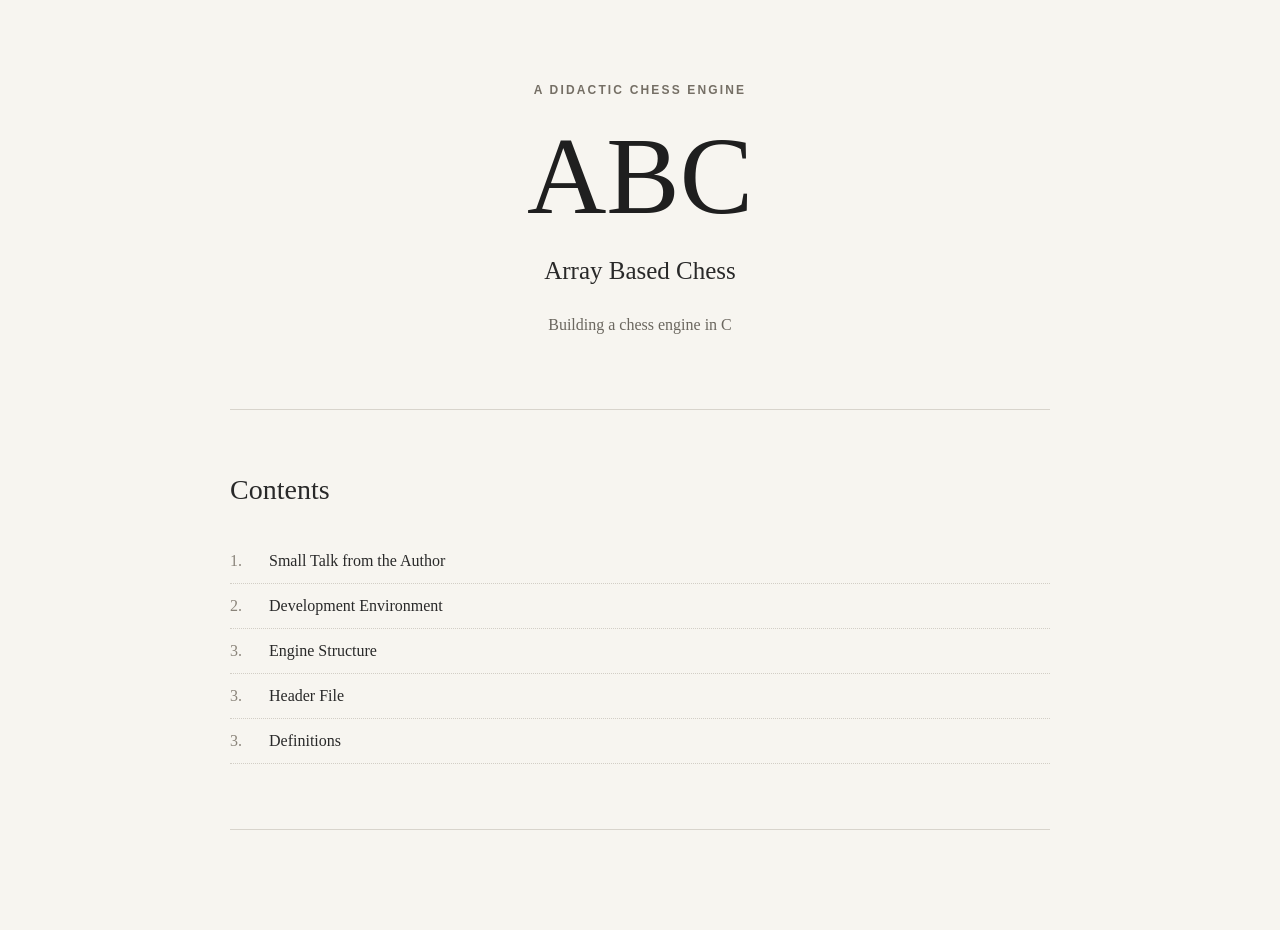
==== index.html @ 32f5e755 "writing book" ====
<!DOCTYPE html>
<html lang="en">
<head>
    <meta charset="UTF-8">
    <meta name="viewport" content="width=device-width, initial-scale=1.0">
    <title>ABC — Array Based Chess</title>
    <meta name="description" content="Building a chess engine from scratch for didactic purposes.">
    <link rel="stylesheet" href="style.css">
</head>
<body>
    <main class="book">
        <header class="book-header">
            <div class="book-kicker">A DIDACTIC CHESS ENGINE</div>
            <h1>ABC</h1>
            <p class="subtitle">Array Based Chess</p>
            <p class="description">Building a chess engine in C</p>
        </header>
        <section class="contents">
            <h2>Contents</h2>
            <ol>
                <li><a href="book/author.html"><span>1.</span>Small Talk from the Author</a></li>
                <li><a href="book/development-environment.html"><span>2.</span>Development Environment</a></li>
                <li><a href="book/engine-structure.html"><span>3.</span>Engine Structure</a></li>
                <li><a href="book/header-file.html"><span>3.</span>Header File</a></li>
                <li><a href="book/definitions.html"><span>3.</span>Definitions</a></li>
            </ol>
        </section>
    </main>
</body>
</html>
---- style.css ----
* {
    box-sizing: border-box;
}

html {
    scroll-behavior: smooth;
}

body {
    margin: 0;
    background: #f7f5f0;
    color: #292929;
    font-family: -apple-system, BlinkMacSystemFont, "Segoe UI", sans-serif;
    line-height: 1.75;
}

.book {
    width: min(100% - 48px, 820px);
    margin: 0 auto;
    padding: 80px 0 100px;
}

.book-header {
    text-align: center;
    padding: 0 0 70px;
    border-bottom: 1px solid #d8d4cc;
}

.book-kicker {
    margin-bottom: 20px;
    color: #756f65;
    font-size: 12px;
    font-weight: 600;
    letter-spacing: 0.18em;
}

.book-header h1 {
    margin: 0;
    color: #1f1f1f;
    font-family: Georgia, "Times New Roman", serif;
    font-size: clamp(64px, 12vw, 110px);
    font-weight: 400;
    line-height: 1;
}

.subtitle {
    margin: 18px 0 0;
    font-family: Georgia, "Times New Roman", serif;
    font-size: 25px;
}

.description {
    max-width: 560px;
    margin: 18px auto 0;
    color: #6b675f;
    font-family: Georgia, "Times New Roman", serif;
    font-size: 16px;
}

.contents {
    padding: 55px 0 65px;
    border-bottom: 1px solid #d8d4cc;
}

.contents h2,
.chapter h2 {
    margin: 0;
    font-family: Georgia, "Times New Roman", serif;
    font-weight: 400;
}

.contents h2 {
    margin-bottom: 25px;
    font-size: 28px;
}

.contents ol {
    margin: 0;
    padding: 0;
    list-style: none;
}

.contents li {
    margin: 0;
}

.contents a {
    display: flex;
    gap: 14px;
    padding: 8px 0;
    color: #292929;
    font-family: Georgia, "Times New Roman", serif;
    text-decoration: none;
    border-bottom: 1px dotted #d2cec6;
}

.contents a:hover {
    color: #756f65;
}

.contents a span {
    width: 25px;
    color: #8a847a;
}

.chapter {
    padding-top: 70px;
}

.chapter-label {
    margin-bottom: 12px;
    color: #756f65;
    font-size: 12px;
    font-weight: 600;
    letter-spacing: 0.12em;
    text-transform: uppercase;
}

.chapter h2 {
    margin-bottom: 35px;
    font-size: clamp(34px, 6vw, 48px);
    line-height: 1.2;
}

.chapter p {
    margin: 0 0 25px;
    font-family: Georgia, "Times New Roman", serif;
    font-size: 18px;
    font-variant-numeric: lining-nums tabular-nums;
}

.chapter .lead {
    font-size: 21px;
}

.note {
    margin: 40px 0;
    padding: 25px 30px;
    background: #efede8;
    border-left: 3px solid #9b958b;
}

.note-title {
    margin-bottom: 8px;
    font-family: Georgia, "Times New Roman", serif;
    font-size: 18px;
    font-weight: 700;
}

.note p {
    margin: 0;
}

pre {
    margin: 35px 0;
    padding: 25px;
    overflow-x: auto;
    background: #f1f0ed;
    color: #292929;
    border: 1px solid #ddd9d0;
    border-radius: 6px;
    font-family: "SFMono-Regular", Consolas, "Liberation Mono", Menlo, monospace;
    font-size: 14px;
    line-height: 1.65;
}

code {
    padding: 2px 5px;
    background: #e9e6df;
    border-radius: 3px;
    font-family: "SFMono-Regular", Consolas, "Liberation Mono", Menlo, monospace;
    font-size: 0.9em;
}

pre code {
    padding: 0;
    background: transparent;
}

@media (max-width: 600px) {
    .book {
        width: min(100% - 30px, 820px);
        padding: 50px 0 70px;
    }

    .book-header {
        padding-bottom: 50px;
    }

    .contents {
        padding: 40px 0 50px;
    }

    .chapter {
        padding-top: 50px;
    }

    .chapter p {
        font-size: 17px;
    }

    .chapter .lead {
        font-size: 19px;
    }

    .note {
        padding: 20px;
    }

    pre {
        margin: 25px -5px;
        padding: 18px;
        font-size: 12px;
    }
}
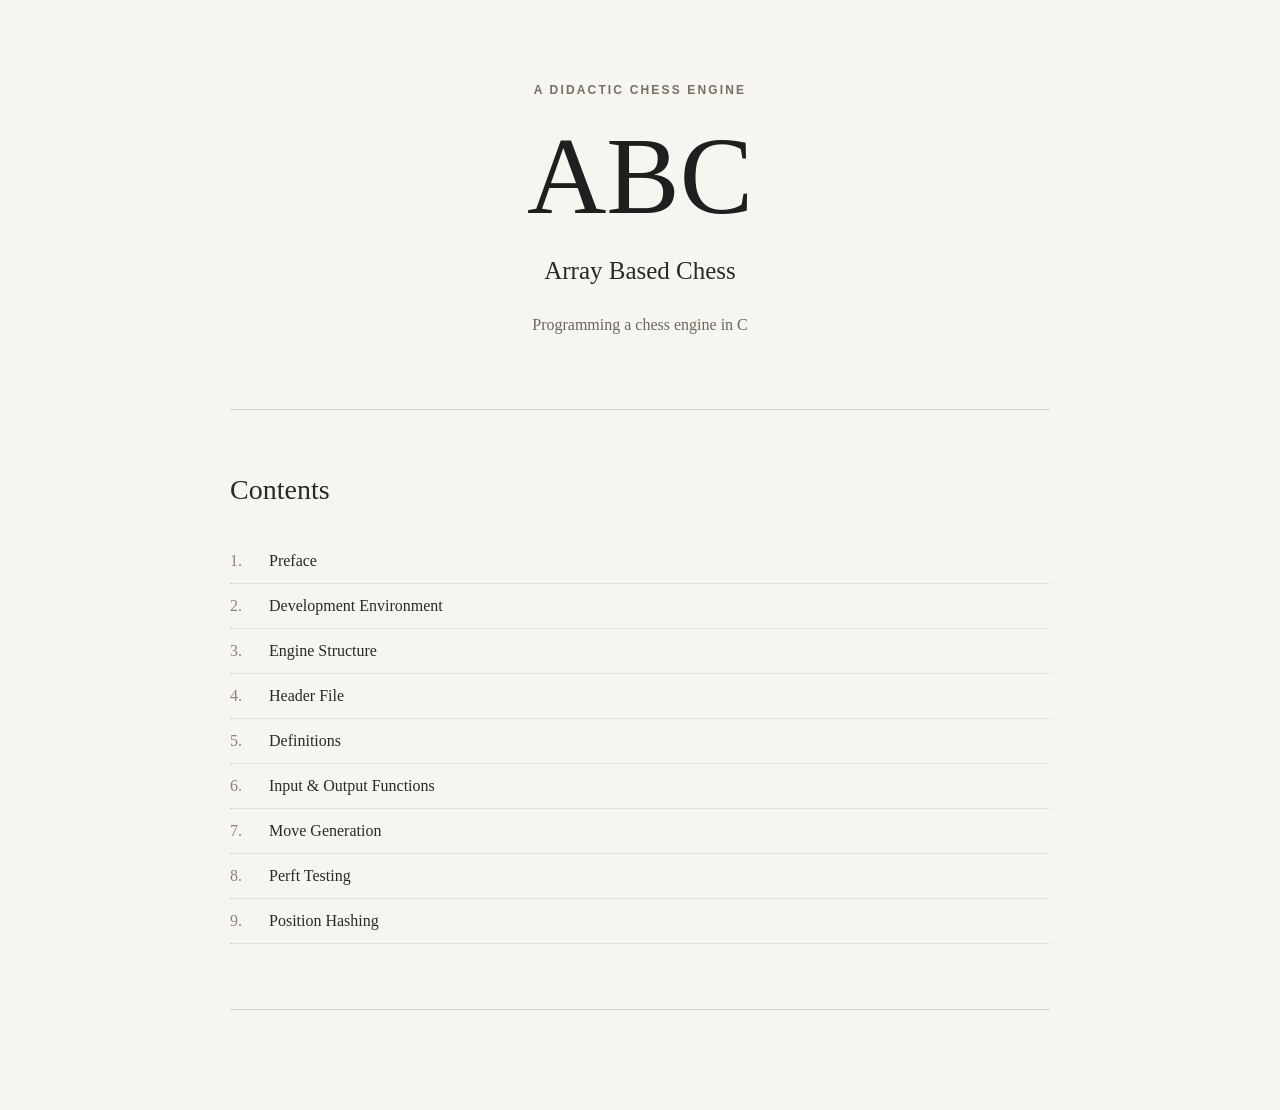
==== commit d84e3860: "added more chapters" ====
--- a/index.html
+++ b/index.html
@@ -5,7 +5,7 @@
     <meta name="viewport" content="width=device-width, initial-scale=1.0">
     <title>ABC — Array Based Chess</title>
     <meta name="description" content="Building a chess engine from scratch for didactic purposes.">
-    <link rel="stylesheet" href="style.css">
+    <link rel="stylesheet" href="book/style.css">
 </head>
 <body>
     <main class="book">
@@ -13,16 +13,20 @@
             <div class="book-kicker">A DIDACTIC CHESS ENGINE</div>
             <h1>ABC</h1>
             <p class="subtitle">Array Based Chess</p>
-            <p class="description">Building a chess engine in C</p>
+            <p class="description">Programming a chess engine in C</p>
         </header>
         <section class="contents">
             <h2>Contents</h2>
             <ol>
-                <li><a href="book/author.html"><span>1.</span>Small Talk from the Author</a></li>
+                <li><a href="book/preface.html"><span>1.</span>Preface</a></li>
                 <li><a href="book/development-environment.html"><span>2.</span>Development Environment</a></li>
                 <li><a href="book/engine-structure.html"><span>3.</span>Engine Structure</a></li>
-                <li><a href="book/header-file.html"><span>3.</span>Header File</a></li>
-                <li><a href="book/definitions.html"><span>3.</span>Definitions</a></li>
+                <li><a href="book/header-file.html"><span>4.</span>Header File</a></li>
+                <li><a href="book/definitions.html"><span>5.</span>Definitions</a></li>
+                <li><a href="book/io.html"><span>6.</span>Input & Output Functions</a></li>
+                <li><a href="book/movegen.html"><span>7.</span>Move Generation</a></li>
+                <li><a href="book/perft.html"><span>8.</span>Perft Testing</a></li>
+                <li><a href="book/hash.html"><span>9.</span>Position Hashing</a></li>
             </ol>
         </section>
     </main>
--- a/book/style.css
+++ b/book/style.css
@@ -0,0 +1,215 @@
+* {
+    box-sizing: border-box;
+}
+
+html {
+    scroll-behavior: smooth;
+}
+
+body {
+    margin: 0;
+    background: #f7f5f0;
+    color: #292929;
+    font-family: -apple-system, BlinkMacSystemFont, "Segoe UI", sans-serif;
+    line-height: 1.75;
+}
+
+.book {
+    width: min(100% - 48px, 820px);
+    margin: 0 auto;
+    padding: 80px 0 100px;
+}
+
+.book-header {
+    text-align: center;
+    padding: 0 0 70px;
+    border-bottom: 1px solid #d8d4cc;
+}
+
+.book-kicker {
+    margin-bottom: 20px;
+    color: #756f65;
+    font-size: 12px;
+    font-weight: 600;
+    letter-spacing: 0.18em;
+}
+
+.book-header h1 {
+    margin: 0;
+    color: #1f1f1f;
+    font-family: Georgia, "Times New Roman", serif;
+    font-size: clamp(64px, 12vw, 110px);
+    font-weight: 400;
+    line-height: 1;
+}
+
+.subtitle {
+    margin: 18px 0 0;
+    font-family: Georgia, "Times New Roman", serif;
+    font-size: 25px;
+}
+
+.description {
+    max-width: 560px;
+    margin: 18px auto 0;
+    color: #6b675f;
+    font-family: Georgia, "Times New Roman", serif;
+    font-size: 16px;
+}
+
+.contents {
+    padding: 55px 0 65px;
+    border-bottom: 1px solid #d8d4cc;
+}
+
+.contents h2,
+.chapter h2 {
+    margin: 0;
+    font-family: Georgia, "Times New Roman", serif;
+    font-weight: 400;
+}
+
+.contents h2 {
+    margin-bottom: 25px;
+    font-size: 28px;
+}
+
+.contents ol {
+    margin: 0;
+    padding: 0;
+    list-style: none;
+}
+
+.contents li {
+    margin: 0;
+}
+
+.contents a {
+    display: flex;
+    gap: 14px;
+    padding: 8px 0;
+    color: #292929;
+    font-family: Georgia, "Times New Roman", serif;
+    text-decoration: none;
+    border-bottom: 1px dotted #d2cec6;
+}
+
+.contents a:hover {
+    color: #756f65;
+}
+
+.contents a span {
+    width: 25px;
+    color: #8a847a;
+}
+
+.chapter {
+    padding-top: 70px;
+}
+
+.chapter-label {
+    margin-bottom: 12px;
+    color: #756f65;
+    font-size: 12px;
+    font-weight: 600;
+    letter-spacing: 0.12em;
+    text-transform: uppercase;
+}
+
+.chapter h2 {
+    margin-bottom: 35px;
+    font-size: clamp(34px, 6vw, 48px);
+    line-height: 1.2;
+}
+
+.chapter p {
+    margin: 0 0 25px;
+    font-family: Georgia, "Times New Roman", serif;
+    font-size: 18px;
+    font-variant-numeric: lining-nums tabular-nums;
+}
+
+.chapter .lead {
+    font-size: 21px;
+}
+
+.note {
+    margin: 40px 0;
+    padding: 25px 30px;
+    background: #efede8;
+    border-left: 3px solid #9b958b;
+}
+
+.note-title {
+    margin-bottom: 8px;
+    font-family: Georgia, "Times New Roman", serif;
+    font-size: 18px;
+    font-weight: 700;
+}
+
+.note p {
+    margin: 0;
+}
+
+pre {
+    margin: 35px 0;
+    padding: 25px;
+    overflow-x: auto;
+    background: #f1f0ed;
+    color: #292929;
+    border: 1px solid #ddd9d0;
+    border-radius: 6px;
+    font-family: "SFMono-Regular", Consolas, "Liberation Mono", Menlo, monospace;
+    font-size: 14px;
+    line-height: 1.65;
+}
+
+code {
+    padding: 2px 5px;
+    background: #e9e6df;
+    border-radius: 3px;
+    font-family: "SFMono-Regular", Consolas, "Liberation Mono", Menlo, monospace;
+    font-size: 0.9em;
+}
+
+pre code {
+    padding: 0;
+    background: transparent;
+}
+
+@media (max-width: 600px) {
+    .book {
+        width: min(100% - 30px, 820px);
+        padding: 50px 0 70px;
+    }
+
+    .book-header {
+        padding-bottom: 50px;
+    }
+
+    .contents {
+        padding: 40px 0 50px;
+    }
+
+    .chapter {
+        padding-top: 50px;
+    }
+
+    .chapter p {
+        font-size: 17px;
+    }
+
+    .chapter .lead {
+        font-size: 19px;
+    }
+
+    .note {
+        padding: 20px;
+    }
+
+    pre {
+        margin: 25px -5px;
+        padding: 18px;
+        font-size: 12px;
+    }
+}
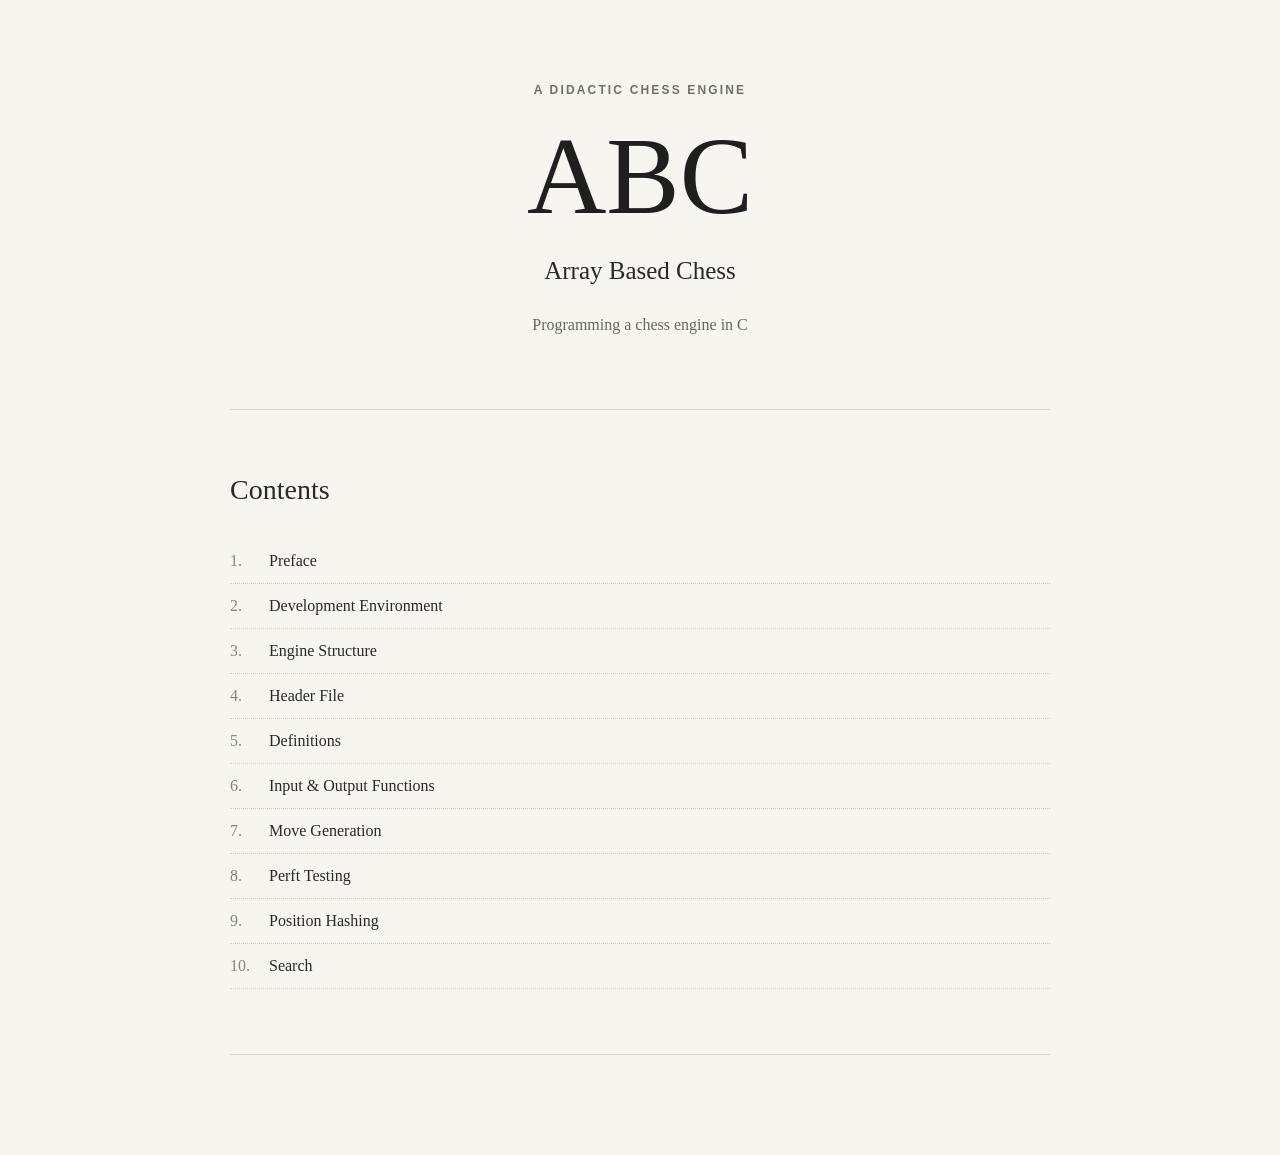
==== commit 444ce682: "added search chapter" ====
--- a/index.html
+++ b/index.html
@@ -27,6 +27,7 @@
                 <li><a href="book/movegen.html"><span>7.</span>Move Generation</a></li>
                 <li><a href="book/perft.html"><span>8.</span>Perft Testing</a></li>
                 <li><a href="book/hash.html"><span>9.</span>Position Hashing</a></li>
+                <li><a href="book/search.html"><span>10.</span>Search</a></li>
             </ol>
         </section>
     </main>
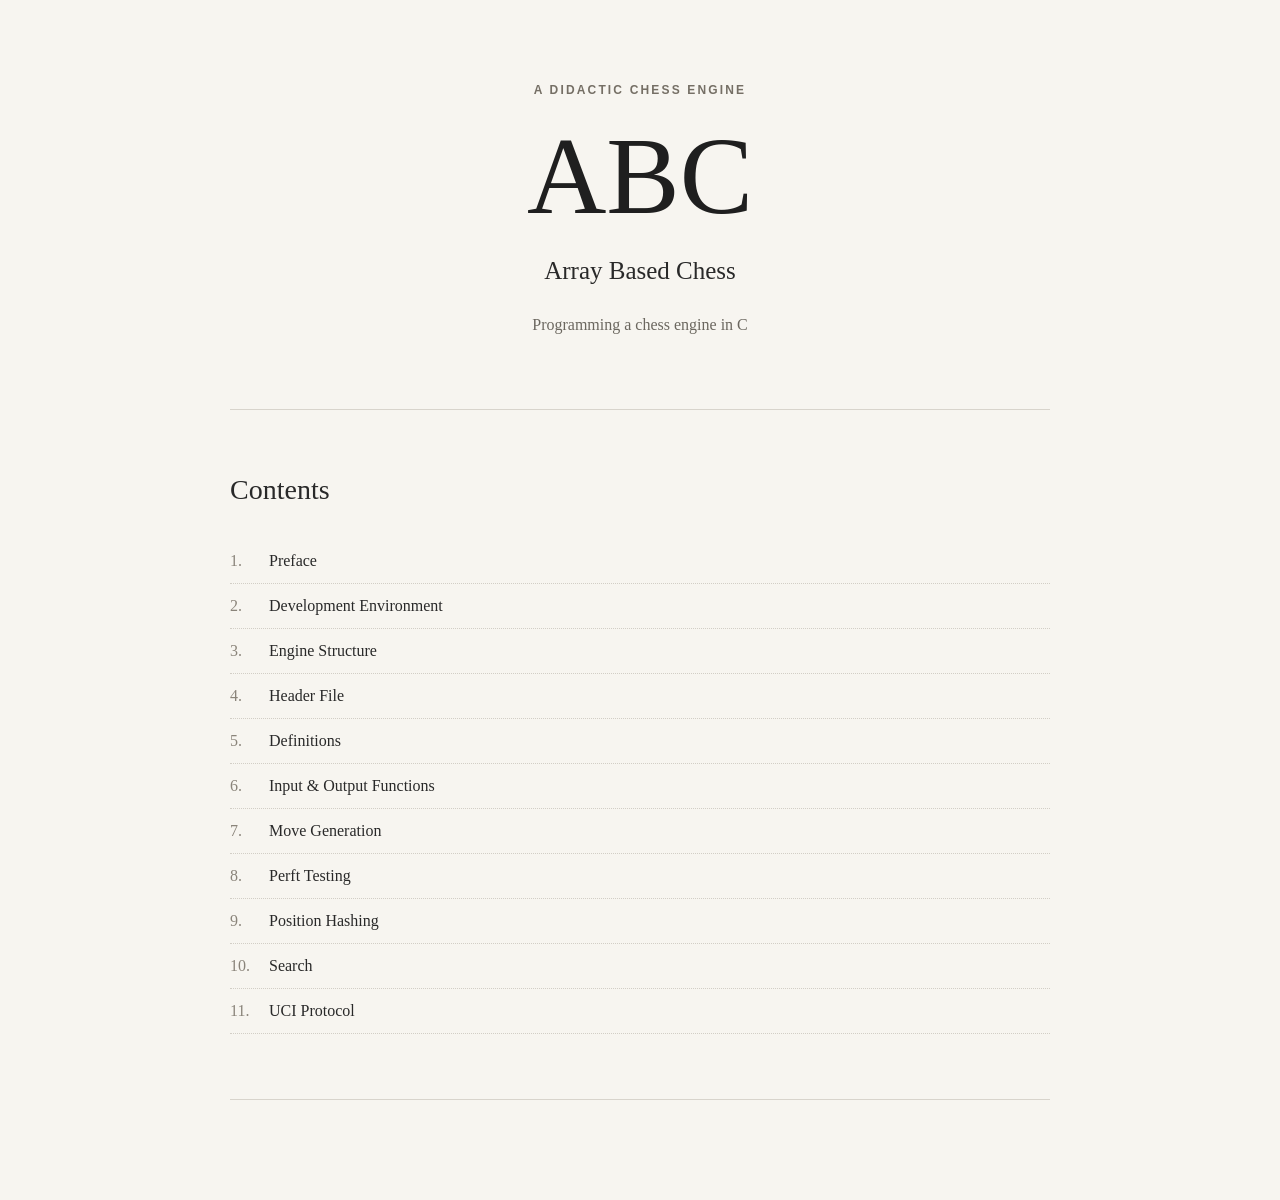
==== commit 7f39c371: "added UCI chapter" ====
--- a/index.html
+++ b/index.html
@@ -28,6 +28,7 @@
                 <li><a href="book/perft.html"><span>8.</span>Perft Testing</a></li>
                 <li><a href="book/hash.html"><span>9.</span>Position Hashing</a></li>
                 <li><a href="book/search.html"><span>10.</span>Search</a></li>
+                <li><a href="book/uci.html"><span>11.</span>UCI Protocol</a></li>
             </ol>
         </section>
     </main>
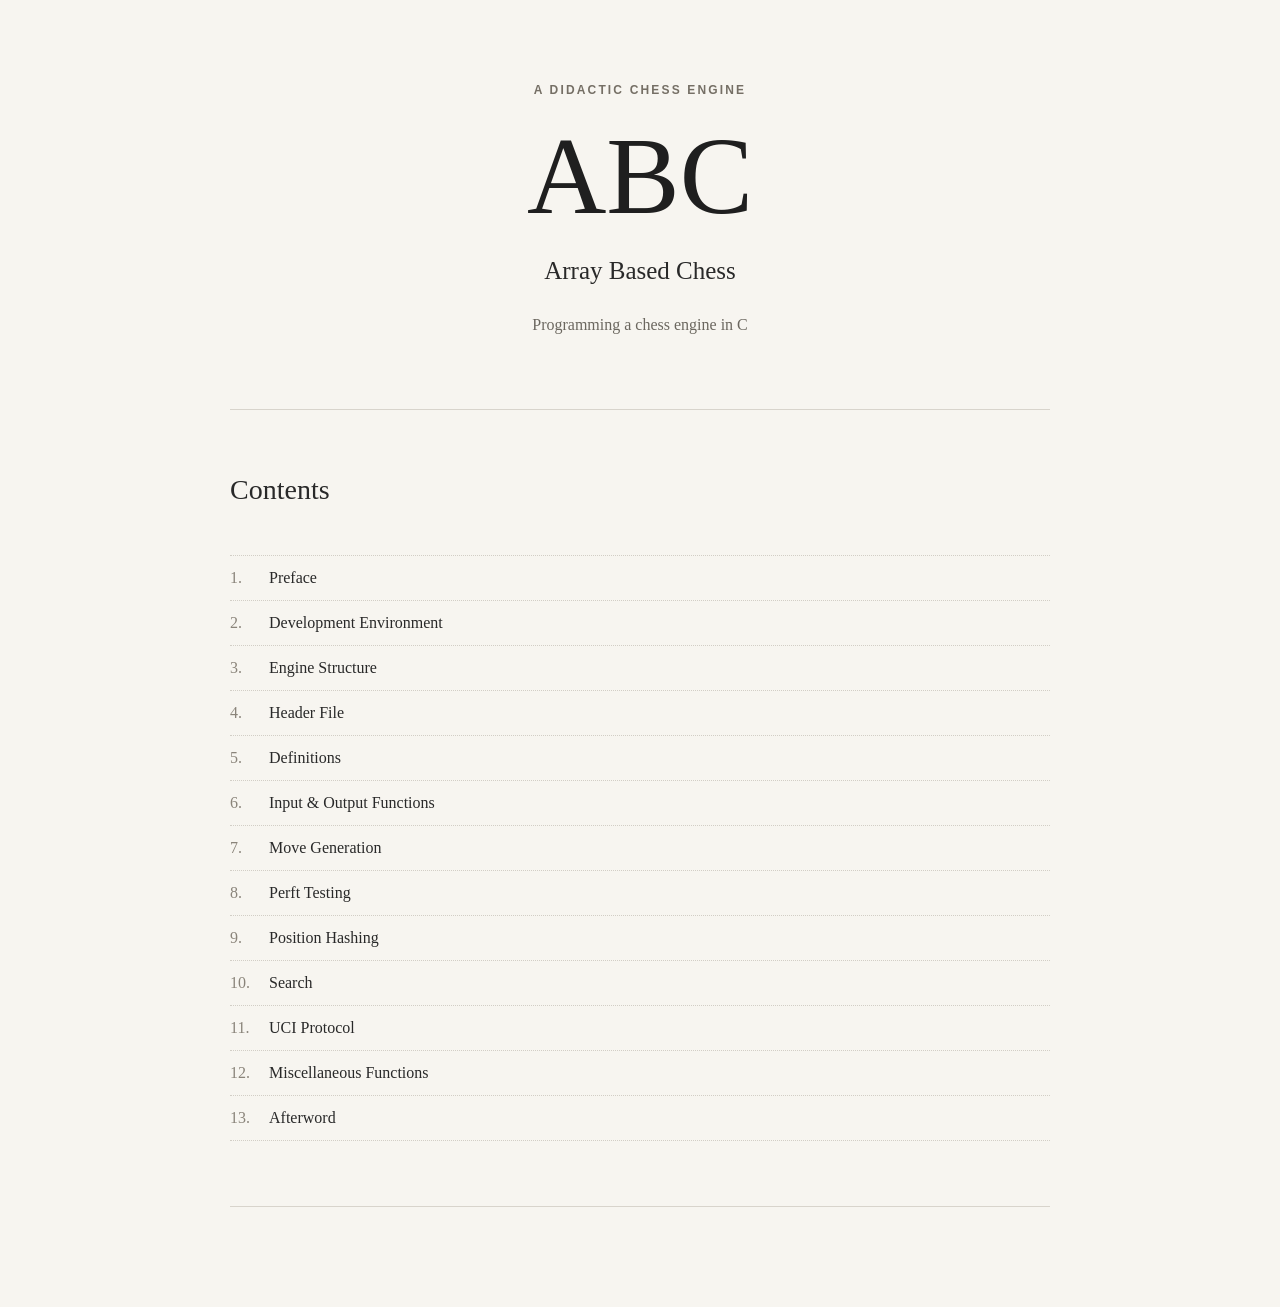
==== commit 5afc15a1: "completed book" ====
--- a/index.html
+++ b/index.html
@@ -18,6 +18,7 @@
         <section class="contents">
             <h2>Contents</h2>
             <ol>
+                <li><a href="#"><span></span></a></li>
                 <li><a href="book/preface.html"><span>1.</span>Preface</a></li>
                 <li><a href="book/development-environment.html"><span>2.</span>Development Environment</a></li>
                 <li><a href="book/engine-structure.html"><span>3.</span>Engine Structure</a></li>
@@ -29,6 +30,8 @@
                 <li><a href="book/hash.html"><span>9.</span>Position Hashing</a></li>
                 <li><a href="book/search.html"><span>10.</span>Search</a></li>
                 <li><a href="book/uci.html"><span>11.</span>UCI Protocol</a></li>
+                <li><a href="book/misc.html"><span>12.</span>Miscellaneous Functions</a></li>
+                <li><a href="book/afterword.html"><span>13.</span>Afterword</a></li>
             </ol>
         </section>
     </main>
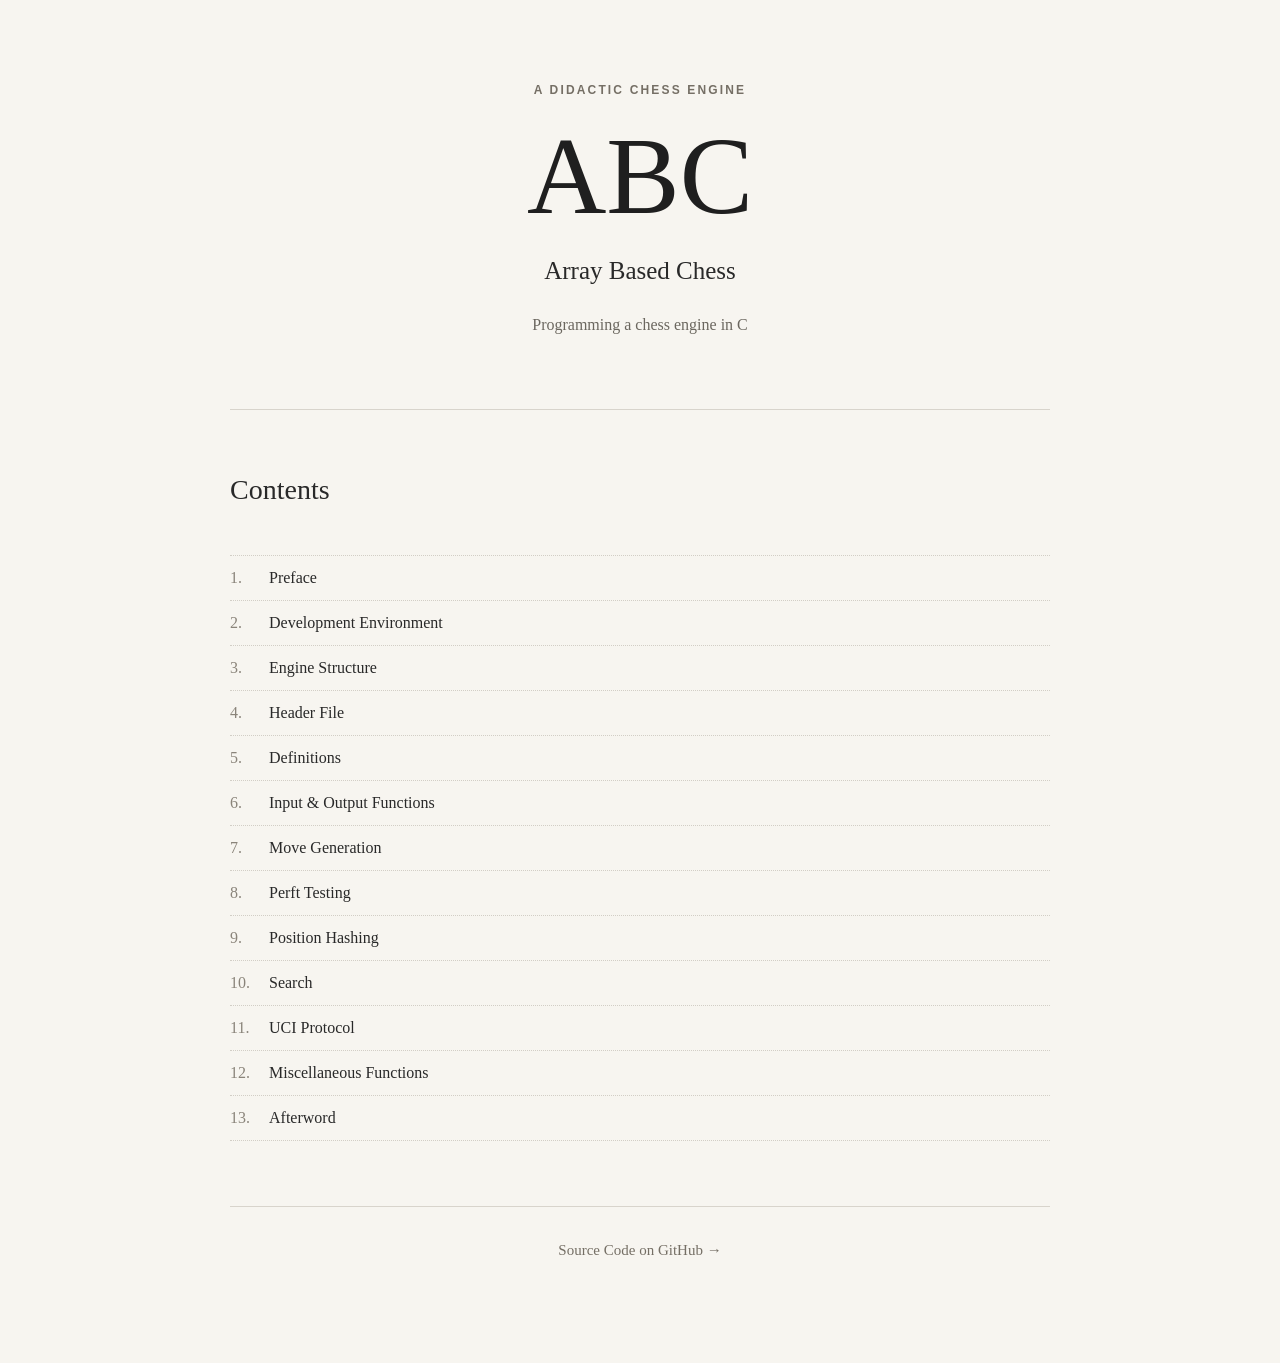
==== commit 6622488c: "added navigation and source code link to book" ====
--- a/index.html
+++ b/index.html
@@ -34,6 +34,9 @@
                 <li><a href="book/afterword.html"><span>13.</span>Afterword</a></li>
             </ol>
         </section>
+        <div class="book-navigation book-navigation-center">
+    <a href="https://github.com/maksimKorzh/abc">Source Code on GitHub →</a>
+</div>
     </main>
 </body>
 </html>
--- a/book/style.css
+++ b/book/style.css
@@ -131,6 +131,72 @@
 
 .chapter .lead {
     font-size: 21px;
+}
+
+.chapter-nav {
+    display: flex;
+    justify-content: space-between;
+    align-items: center;
+    margin: 0 0 45px;
+    padding-bottom: 20px;
+    border-bottom: 1px solid #d8d4cc;
+}
+
+.chapter-nav a {
+    color: #756f65;
+    font-size: 12px;
+    font-weight: 600;
+    letter-spacing: 0.08em;
+    text-decoration: none;
+    text-transform: uppercase;
+}
+
+.chapter-nav a:hover {
+    color: #292929;
+}
+
+.chapter-nav-bottom {
+    display: flex;
+    justify-content: space-between;
+    align-items: center;
+    margin-top: 65px;
+    padding-top: 20px;
+    border-top: 1px solid #d8d4cc;
+}
+
+.chapter-nav-bottom a {
+    color: #756f65;
+    font-family: Georgia, "Times New Roman", serif;
+    font-size: 16px;
+    text-decoration: none;
+}
+
+.chapter-nav-bottom a:hover {
+    color: #292929;
+}
+
+.chapter-nav-bottom .next {
+    margin-left: auto;
+}
+
+.book-navigation {
+    display: flex;
+    margin-top: 30px;
+}
+
+.book-navigation-center {
+    justify-content: center;
+}
+
+.book-navigation a {
+    color: #756f65;
+    font-family: Georgia, "Times New Roman", serif;
+    font-size: 15px;
+    text-decoration: none;
+}
+
+.book-navigation a:hover {
+    color: #292929;
 }
 
 .note {
@@ -203,6 +269,14 @@
         font-size: 19px;
     }
 
+    .chapter-nav {
+        margin-bottom: 35px;
+    }
+
+    .chapter-nav-bottom {
+        margin-top: 50px;
+    }
+
     .note {
         padding: 20px;
     }
